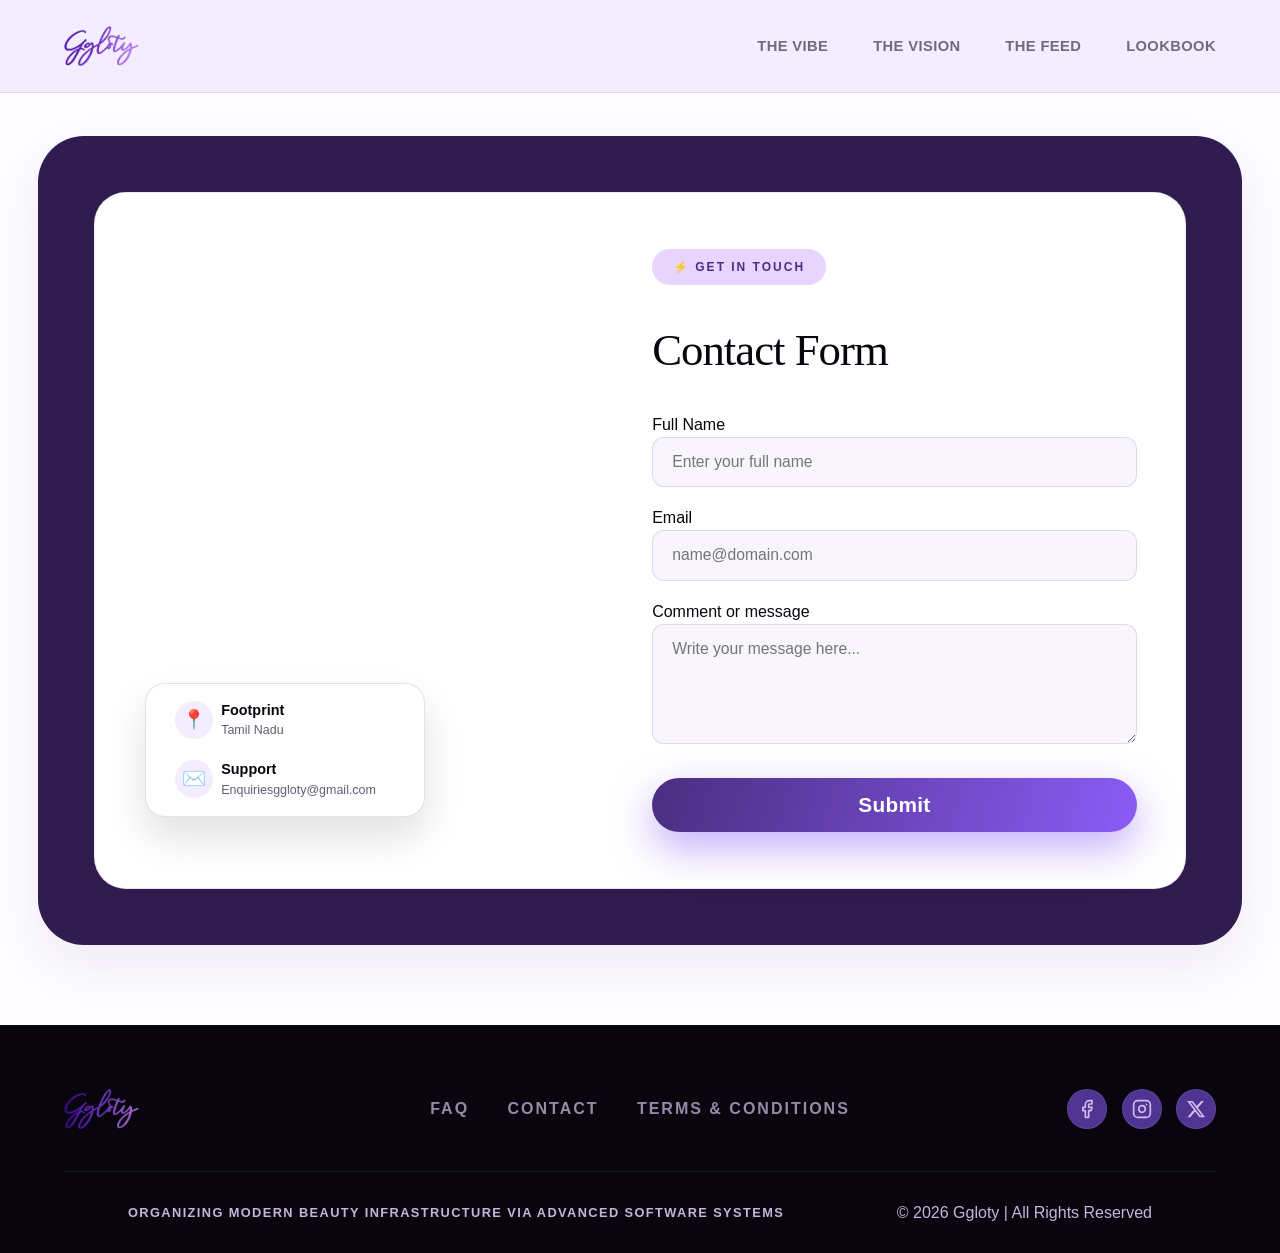
==== contact.html @ f10b5a78 "updated" ====
<!DOCTYPE html>
<html lang="en">
<head>
    <meta charset="UTF-8">
    <meta name="viewport" content="width=device-width, initial-scale=1.0">
    <title>Contact | Ggloty</title>
    <link rel="icon" type="image/png" href="images/fevicon-ggloty.png">
    <link rel="stylesheet" href="style.css">
</head>
<body>

    <header class="masthead" id="masthead">
        <div class="masthead-bar">
            <a href="index.html" class="brand-logo">
                <img src="images/new1.png" alt="Ggloty" class="logo-img">
            </a>

            <nav class="primary-nav">
                <ul class="nav-list" id="navLinksMenu">
                    <li><a href="index.html#home" class="nav-item">The Vibe</a></li>
                    <li><a href="index.html#vision" class="nav-item">The Vision</a></li>
                    <li><a href="index.html#reels-section" class="nav-item">The Feed</a></li>
                    <li><a href="index.html#lookbook" class="nav-item">Lookbook</a></li>
                    
                </ul>
            </nav>

            <button class="menu-toggle" id="hamburgerToggle" aria-label="Toggle menu" aria-expanded="false" aria-controls="navLinksMenu">
                <span class="hamburger-line"></span>
                <span class="hamburger-line"></span>
                <span class="hamburger-line"></span>
            </button>
        </div>
    </header>
   
    <main class="contact-page-wrapper">
        <section id="contact" class="contact-section-wrapper">
            <div class="contact-purple-card" data-reveal>

                <div class="contact-layout-grid">

                    <div class="contact-visual-col">
                        <div class="contact-img-frame" style="background-image: url('https://images.pexels.com/photos/20181205/pexels-photo-20181205.jpeg');">
                            <div class="contact-floating-info">
                                <div class="info-item">
                                    <span class="info-icon">📍</span>
                                    <div>
                                        <h4>Footprint</h4>
                                        <p>Tamil Nadu</p>
                                    </div>
                                </div>
                                <div class="info-item">
                                    <span class="info-icon">✉️</span>
                                    <div>
                                        <h4>Support</h4>
                                        <p>Enquiriesggloty@gmail.com</p>
                                    </div>
                                </div>
                            </div>
                        </div>
                    </div>

                    <div class="contact-form-col">
                        <div class="form-header">
                            <span class="eyebrow eyebrow-plum">⚡ Get In Touch</span>
                            <h2>Contact Form</h2>
                        </div>

                        <form action="https://api.web3forms.com/submit" method="POST" class="contact-form-body" id="gglotyContactForm">

                            <input type="hidden" name="access_key" value="dd194a66-8516-4b38-a9fd-0f1071204d3c">
                            <input type="hidden" name="subject" value="New Contact Form Submission — Ggloty">
                            <input type="checkbox" name="botcheck" style="display: none;">

                            <div class="form-group">
                                <label for="fullName">Full Name</label>
                                <input type="text" id="fullName" name="name" class="luxury-input" placeholder="Enter your full name" required>
                            </div>

                            <div class="form-group">
                                <label for="email">Email</label>
                                <input type="email" id="email" name="email" class="luxury-input" placeholder="name@domain.com" required>
                            </div>

                            <div class="form-group">
                                <label for="message">Comment or message</label>
                                <textarea id="message" name="message" class="luxury-input" placeholder="Write your message here..." required></textarea>
                            </div>

                            <button type="submit" class="btn-glow btn-submit">
                                <span>Submit</span>
                            </button>

                            <p id="formResult" style="margin-top: 1rem; font-size: 0.95rem; font-weight: 600; text-align: center; display: none;"></p>
                        </form>
                    </div>

                </div>

            </div>
        </section>
    </main>
   
    <footer class="site-footer">
        <div class="footer-main">
            <a href="index.html" class="footer-brand">
                <img src="images/new1.png" alt="Ggloty" class="footer-logo">
            </a>

            <nav class="footer-nav">
                <a href="faq.html" class="active">FAQ</a>
                <a href="contact.html">Contact</a>
                <a href="terms.html">Terms & Conditions</a>
            </nav>

            <div class="footer-social">
                <a href="https://www.facebook.com/share/1JAfqFKw3F/" class="social-icon" aria-label="Facebook">
                    <svg viewBox="0 0 24 24" fill="none" stroke="currentColor" stroke-width="2" stroke-linecap="round" stroke-linejoin="round">
                        <path d="M18 2h-3a5 5 0 0 0-5 5v3H7v4h3v8h4v-8h3l1-4h-4V7a1 1 0 0 1 1-1h3z"></path>
                    </svg>
                </a>
                <a href="https://www.instagram.com/theggloty?utm_source=qr&igsh=OWNhNzVhZHdsa3Nk" class="social-icon" aria-label="Instagram">
                    <svg viewBox="0 0 24 24" fill="none" stroke="currentColor" stroke-width="2" stroke-linecap="round" stroke-linejoin="round">
                        <rect x="2" y="2" width="20" height="20" rx="5" ry="5"></rect>
                        <path d="M16 11.37A4 4 0 1 1 12.63 8 4 4 0 0 1 16 11.37z"></path>
                        <line x1="17.5" y1="6.5" x2="17.51" y2="6.5"></line>
                    </svg>
                </a>
                <a href="https://x.com/GglotyOfficial" class="social-icon" aria-label="X / Twitter">
                    <svg viewBox="0 0 24 24" fill="currentColor">
                        <path d="M18.244 2.25h3.308l-7.227 8.26 8.502 11.24H16.17l-5.214-6.817L4.99 21.75H1.68l7.73-8.835L1.254 2.25H8.08l4.713 6.231zm-1.161 17.52h1.833L7.084 4.126H5.117z" />
                    </svg>
                </a>
            </div>
        </div>

        <div class="footer-strip">
            <p class="strip-tagline">Organizing modern beauty infrastructure via advanced software systems</p>
            <p class="strip-copy">© 2026 Ggloty | All Rights Reserved</p>
        </div>
    </footer>
<script src="script.js"></script>
</body>
</html>
---- style.css ----
/* ==========================================================================
   GGLOTY — PREMIUM EDITORIAL REDESIGN v2
   Dark couture hero + light editorial mid-page + dark finale.
   Brand palette preserved exactly from the original stylesheet.
   ========================================================================== */

*,
*::before,
*::after {
    margin: 0;
    padding: 0;
    box-sizing: border-box;
}

:root {
    /* ---- brand colors (unchanged) ---- */
    --luxury-black: #08050E;
    --luxury-white: #FAF9FC;
    --deep-brand-purple: #4A2E80;
    --amethyst-glow: #8B5CF6;
    --light-amethyst: #E7D5FF;
    --slate-muted: #645C72;
    --soft-cream-bg: #FDFCFF;

    /* ---- derived tints of the same hues (no new colors) ---- */
    --ink-soft: #14101E;
    --lilac-veil: rgba(231, 213, 255, 0.85);
    --lilac-dim: rgba(231, 213, 255, 0.55);
    --plum-10: rgba(74, 46, 128, 0.10);
    --plum-16: rgba(74, 46, 128, 0.16);
    --amethyst-30: rgba(139, 92, 246, 0.5);
    --white-04: rgba(250, 249, 252, 0.04);
    --white-08: rgba(250, 249, 252, 0.08);

    --font-display: 'Playfair Display', serif;
    --font-body: 'Plus Jakarta Sans', sans-serif;
    --ease: cubic-bezier(0.16, 1, 0.3, 1);
    --edge: 7vw;
    --nav-h: 92px;
    --ticker-h: 46px;
}

html {
    scroll-behavior: smooth;
    scroll-padding-top: 110px;
}

body {
    font-family: var(--font-body);
    background: var(--soft-cream-bg);
    color: var(--luxury-black);
    line-height: 1.5;
    overflow-x: hidden;
}

body.no-scroll {
    overflow: hidden;
}

h1,
h2,
h3,
h4,
h5 {
    font-family: var(--font-display);
    font-weight: 500;
}

p {
    color: var(--slate-muted);
}

a {
    color: inherit;
    text-decoration: none;
}

img {
    max-width: 100%;
    display: block;
}

::selection {
    background: var(--amethyst-glow);
    color: #fff;
}

main>section {
    padding-left: var(--edge);
    padding-right: var(--edge);
    position: relative;
    overflow: hidden;
}

/* ==========================================================================
   SCROLL REVEAL
   ========================================================================== */
[data-reveal] {
    opacity: 0;
    transform: translateY(26px);
    transition: opacity 0.9s var(--ease), transform 0.9s var(--ease);
}

[data-reveal].in-view {
    opacity: 1;
    transform: translateY(0);
}

/* ==========================================================================
   MASTHEAD / NAV
   ========================================================================== */
.masthead {
    position: fixed;
    top: 0;
    left: 0;
    width: 100%;
    z-index: 1000;
    background: #F4ECFF;
    backdrop-filter: blur(18px);
    -webkit-backdrop-filter: blur(18px);
    border-bottom: 1px solid var(--plum-10);
}

.masthead-bar {
    max-width: 1440px;
    margin: 0 auto;
    height: var(--nav-h);
    padding: 0 var(--edge);
    display: flex;
    align-items: center;
    justify-content: space-between;
}

.logo-img {
    height: 40px;
    width: auto;
}

.nav-list {
    display: flex;
    list-style: none;
    gap: 2.8rem;
}

.nav-item {
    position: relative;
    font-weight: 600;
    font-size: 0.92rem;
    letter-spacing: 0.4px;
    text-transform: uppercase;
    color: var(--luxury-black);
    opacity: 0.55;
    padding-bottom: 6px;
    transition: opacity 0.3s ease, color 0.3s ease;
}

.nav-item::after {
    content: '';
    position: absolute;
    left: 0;
    bottom: 0;
    width: 100%;
    height: 2px;
    background: var(--amethyst-glow);
    transform: scaleX(0);
    transform-origin: right;
    transition: transform 0.4s var(--ease);
}

.nav-item:hover,
.nav-item.active {
    opacity: 1;
    color: var(--deep-brand-purple);
}

.nav-item:hover::after,
.nav-item.active::after {
    transform: scaleX(1);
    transform-origin: left;
}

.menu-toggle {
    display: none;
    width: 46px;
    height: 46px;
    border: none;
    border-radius: 50%;
    background: var(--deep-brand-purple);
    flex-direction: column;
    align-items: center;
    justify-content: center;
    gap: 5px;
    cursor: pointer;
    flex-shrink: 0;
    position: relative;
    z-index: 1200;
}

.hamburger-line {
    width: 20px;
    height: 2px;
    background: #fff;
    border-radius: 2px;
    transition: transform 0.35s var(--ease), opacity 0.25s ease;
}

.menu-toggle.open .hamburger-line:nth-child(1) {
    transform: translateY(7px) rotate(45deg);
}

.menu-toggle.open .hamburger-line:nth-child(2) {
    opacity: 0;
}

.menu-toggle.open .hamburger-line:nth-child(3) {
    transform: translateY(-7px) rotate(-45deg);
}

/* ==========================================================================
   TICKER
   ========================================================================== */
.ticker {
    position: relative;
    width: 100%;
    height: var(--ticker-h);
    margin-top: var(--nav-h);
    background: #362066;
    border-bottom: 1px solid var(--white-08);
    display: flex;
    align-items: center;
    overflow: hidden;
}

.ticker-track {
    display: flex;
    white-space: nowrap;
    gap: 2.2rem;
    padding-left: 2.2rem;
    animation: tickerScroll 30s linear infinite;
}

.ticker-track span {
    font-size: 0.8rem;
    font-weight: 700;
    letter-spacing: 2.6px;
    text-transform: uppercase;
    color: white;
}

.ticker-dot {
    color: var(--amethyst-glow);
    font-size: 0.6rem;
}

@keyframes tickerScroll {
    from {
        transform: translateX(0);
    }

    to {
        transform: translateX(-50%);
    }
}

/* ==========================================================================
   HERO — DARK COUTURE
   ========================================================================== */
.hero {
    background: var(--luxury-black);
    min-height: calc(100vh - var(--nav-h) - var(--ticker-h));
    display: flex;
    align-items: center;
    padding-top: 4rem;
    padding-bottom: 4rem;
}

.hero-glow {
    position: absolute;
    border-radius: 50%;
    filter: blur(120px);
    pointer-events: none;
    opacity: 0.55;
    animation: driftGlow 15s ease-in-out infinite alternate;
}

.glow-a {
    width: 520px;
    height: 520px;
    background: #4a2e80;
    ;
    top: -15%;
    right: -9%;
}

.glow-b {
    width: 460px;
    height: 460px;
    background: #8B5CF6;
    bottom: -14%;
    left: -8%;
    animation-delay: 3s;
    opacity: 0.35;
}

.glow-c {
    width: 520px;
    height: 520px;
    background: #4A2E80;
    top: 50%;
    left: 50%;
    transform: translate(-50%, -50%);
    opacity: 0.4;
}

@keyframes driftGlow {
    0% {
        transform: translate(0, 0) scale(1);
    }

    100% {
        transform: translate(25px, -25px) scale(1.1);
    }
}

.hero-inner {
    position: relative;
    z-index: 2;
    max-width: 1360px;
    margin: 0 auto;
    width: 100%;
    display: grid;
    grid-template-columns: 1fr 0.9fr;
    gap: 3rem;
    align-items: center;
}

.eyebrow {
    display: inline-flex;
    font-size: 0.75rem;
    font-weight: 700;
    letter-spacing: 2px;
    text-transform: uppercase;
    color: var(--light-amethyst);
    background: var(--white-08);
    border: 1px solid var(--amethyst-30);
    padding: 0.55rem 1.3rem;
    border-radius: 999px;
    margin-bottom: 1.6rem;
}

.eyebrow-plum {
    color: var(--deep-brand-purple);
    background: var(--light-amethyst);
    border: none;
}

.hero-title {
    font-size: clamp(2.6rem, 4.4vw, 4.1rem);
    line-height: 1.05;
    letter-spacing: -1.8px;
    color: var(--luxury-white);
    margin-bottom: 1.4rem;
}
p.hero-text {
    font-size: 1.12rem;
    line-height: 1.75;
    color: #c8bfe1;
    max-width: 540px;
    margin-bottom: 1.2rem;
}

.brand-highlight {
    font-weight: 700;                     
    font-size: 1.6rem;                    
    color:  #f0e0ff; 
    letter-spacing: -0.1px;
}

.accent-ital {
    font-style: italic;
    background: linear-gradient(100deg, var(--light-amethyst), var(--amethyst-glow));
    -webkit-background-clip: text;
    background-clip: text;
    -webkit-text-fill-color: transparent;
}

.accent-plum {
    font-style: italic;
    color: var(--deep-brand-purple);
}

.hero-text {
    font-size: 1.12rem;
    line-height: 1.75;
    color: var(--lilac-dim);
    max-width: 540px;
    margin-bottom: 2.2rem;
}

.hero-actions {
    display: flex;
    align-items: center;
    gap: 2rem;
    flex-wrap: wrap;
}

.btn-glow {
    display: inline-flex;
    align-items: center;
    background: linear-gradient(105deg, var(--deep-brand-purple), var(--amethyst-glow));
    color: #fff;
    padding: 0.95rem 2.3rem;
    border-radius: 999px;
    font-weight: 700;
    font-size: 1.3rem;
    letter-spacing: 0.3px;
    box-shadow: 0 16px 40px var(--amethyst-30);
    transition: transform 0.35s var(--ease), box-shadow 0.35s var(--ease);
}

.btn-glow:hover {
    transform: translateY(-4px);
    box-shadow: 0 22px 50px rgba(139, 92, 246, 0.5);
}

.link-arrow {
    display: inline-flex;
    align-items: center;
    gap: 8px;
    font-weight: 600;
    font-size: 1.1rem;
    color: var(--light-amethyst);
    opacity: 0.85;
    transition: opacity 0.3s ease;
}

.link-arrow:hover {
    opacity: 1;
}

.arrow-bob {
    display: inline-block;
    animation: bob 1.8s ease-in-out infinite;
}

@keyframes bob {

    0%,
    100% {
        transform: translateY(0);
    }

    50% {
        transform: translateY(5px);
    }
}

/* ---- HERO PHOTO STACK (signature element) ---- */
.hero-visual {
    position: relative;
    height: 460px;
    display: flex;
    align-items: center;
    justify-content: center;
}

.photo-stack {
    position: relative;
    width: 100%;
    height: 100%;
}

.photo-card {
    position: absolute;
    top: 50%;
    left: 50%;
    width: 240px;
    height: 320px;
    background: #fff;
    padding: 12px 12px 34px;
    border-radius: 4px;
    box-shadow: 0 30px 60px rgba(0, 0, 0, 0.45);
    transition: transform 0.85s var(--ease), opacity 0.85s var(--ease);
}

.photo-img {
    width: 100%;
    height: 100%;
    background-size: cover;
    background-position: center;
}

.photo-tag {
    position: absolute;
    bottom: 8px;
    left: 12px;
    font-size: 0.78rem;
    font-weight: 700;
    color: var(--luxury-black);
    font-family: var(--font-display);
    font-style: italic;
}

.photo-card.pos-center {
    transform: translate(-50%, -50%) rotate(-2deg) scale(1);
    opacity: 1;
    z-index: 5;
}

.photo-card.pos-left {
    transform: translate(-50%, -50%) translate(-88px, 16px) rotate(-11deg) scale(0.9);
    opacity: 0.85;
    z-index: 3;
}

.photo-card.pos-right {
    transform: translate(-50%, -50%) translate(88px, 20px) rotate(10deg) scale(0.88);
    opacity: 0.8;
    z-index: 2;
}

.photo-card.pos-hidden {
    transform: translate(-50%, -50%) translateY(50px) rotate(5deg) scale(0.75);
    opacity: 0;
    z-index: 1;
}

/* ==========================================================================
   VISION — LIGHT EDITORIAL
   ========================================================================== */
.vision {
    background: var(--soft-cream-bg);
    padding-top: 7rem;
    padding-bottom: 6rem;
    text-align: center;
}

.vision-inner {
    max-width: 980px;
    margin: 0 auto;
}

.quote-mark {
    display: block;
    font-family: var(--font-display);
    font-size: 6rem;
    line-height: 1;
    color: var(--light-amethyst);
    margin-bottom: -1.4rem;
}

.lede {
    display: block;
    font-family: var(--font-display);
    font-style: italic;
    font-size: clamp(1.5rem, 2.4vw, 2.1rem);
    line-height: 1.5;
    color: var(--deep-brand-purple);
    margin-bottom: 3rem;
}

.vision-heading h2 {
    font-size: clamp(2.2rem, 3vw, 2.9rem);
    letter-spacing: -1.2px;
    line-height: 1.15;
    margin-bottom: 3.5rem;
}

.perks {
    display: grid;
    grid-template-columns: 1fr 1fr;
    gap: 2.2rem;
    text-align: left;
}

.perk {
    border-top: 2px solid var(--deep-brand-purple);
    padding-top: 1.6rem;
    transition: transform 0.5s var(--ease);
}

.perk:hover {
    transform: translateY(-6px);
}

.perk-tag {
    display: inline-block;
    font-size: 1.2rem;
    font-weight: 700;
    color: var(--deep-brand-purple);
    margin-bottom: 0.9rem;
}

.perk h4 {
    font-size: 1.4rem;
    margin-bottom: 0.8rem;
}

.perk p {
    font-size: 1.15rem;
    line-height: 1.65;
}

/* ==========================================================================
   FEED — LILAC TINT
   ========================================================================== */
.feed {
    background: #F4ECFF;
    padding-top: 6rem;
    padding-bottom: 6rem;
    border-radius: 46px;
    margin: 0 3vw 2vw;
    width: 94vw;
}

.feed-heading {
    max-width: 700px;
    margin-bottom: 4rem;
}

.feed-heading h2 {
    font-size: clamp(2.2rem, 3.2vw, 3rem);
    letter-spacing: -1.2px;
    margin-top: 0.7rem;
}

.feed-sub {
    font-size: 1.1rem;
    margin-top: 0.8rem;
    font-weight: 300;
}

.feed-inner {
    max-width: 1360px;
    margin: 0 auto;
    display: grid;
    grid-template-columns: 1.1fr 0.9fr;
    gap: 4rem;
    align-items: center;
}

.feed-copy {
    display: flex;
    flex-direction: column;
    gap: 3rem;
}

.feed-item {
    position: relative;
    padding-left: 4.6rem;
}

.ghost-num {
    position: absolute;
    left: 0;
    top: -0.6rem;
    font-family: var(--font-display);
    font-size: 3.6rem;
    font-weight: 600;
    color: transparent;
    -webkit-text-stroke: 1.5px var(--amethyst-glow);
    opacity: 0.5;
}

.feed-item h3 {
    font-size: 1.5rem;
    margin-bottom: 0.7rem;
}

.feed-item p {
    font-size: 1.05rem;
    line-height: 1.7;
    font-weight: 300;
    color: #494254;
}

.feed-media {
    display: flex;
    justify-content: center;
}

.phone-frame {
    width: 280px;
    height: 540px;
    background: #201b28;
    border-radius: 42px;
    padding: 9px;
    border: 3px solid #16101f;
    box-shadow: 0 40px 70px var(--plum-16);
    position: relative;
}

.phone-screen {
    width: 100%;
    height: 100%;
    border-radius: 34px;
    background-size: cover;
    background-position: center;
    position: relative;
    overflow: hidden;
    display: flex;
    flex-direction: column;
    justify-content: space-between;
    padding: 38px 18px 20px;
}

.phone-screen::before {
    content: '';
    position: absolute;
    top: 0;
    left: 50%;
    transform: translateX(-50%);
    width: 100px;
    height: 18px;
    background: #000;
    border-bottom-left-radius: 12px;
    border-bottom-right-radius: 12px;
    z-index: 3;
}

.phone-tag {
    align-self: flex-start;
    background: var(--white-08);
    backdrop-filter: blur(10px);
    color: #fff;
    font-size: 0.68rem;
    font-weight: 700;
    padding: 0.35rem 0.8rem;
    border-radius: 999px;
    position: relative;
    z-index: 2;
}

.phone-credit {
    color: #fff;
    position: relative;
    z-index: 2;
}

.phone-credit h5 {
    font-size: 1rem;
    font-weight: 700;
    font-family: var(--font-body);
}

.phone-credit p {
    color: rgba(255, 255, 255, 0.85);
    font-size: 0.85rem;
    margin-top: 2px;
}

/* ==========================================================================
   GALLERY / LOOKBOOK — OFFSET WALL
   ========================================================================== */
.gallery {
    background: var(--soft-cream-bg);
    padding-top: 6rem;
    padding-bottom: 5rem;
}

.gallery-heading {
    max-width: 700px;
    margin: 0 auto 4rem;
    text-align: center;
}

.gallery-heading h2 {
    font-size: clamp(2.2rem, 3.2vw, 3rem);
    letter-spacing: -1.2px;
    margin-top: 0.7rem;
}

.gallery-sub {
    font-size: 1.1rem;
    margin-top: 0.8rem;
    font-weight: 300;
}

.wall {
    max-width: 1360px;
    margin: 0 auto;
    display: grid;
    grid-template-columns: repeat(3, 1fr);
    gap: 1.8rem;
}

.frame {
    position: relative;
    height: 380px;
    border-radius: 14px;
    background-size: cover;
    background-position: center;
    overflow: hidden;
    cursor: pointer;
    border: 1px solid var(--plum-10);
    box-shadow: 0 10px 24px rgba(0, 0, 0, 0.06);
    transition: transform 0.5s var(--ease), box-shadow 0.5s var(--ease);
}

.wall .frame:nth-child(2),
.wall .frame:nth-child(5) {
    transform: translateY(-26px);
}

.wall .frame:nth-child(2):hover,
.wall .frame:nth-child(5):hover {
    transform: translateY(-34px);
}

.frame:hover {
    transform: translateY(-10px);
    box-shadow: 0 22px 46px var(--plum-16);
}

.frame-veil {
    position: absolute;
    inset: auto 0 0 0;
    padding: 2.4rem 1.4rem 1.5rem;
    background: linear-gradient(to top, rgba(8, 5, 14, 0.88) 0%, rgba(8, 5, 14, 0.35) 65%, transparent 100%);
    transform: translateY(6px);
    transition: transform 0.5s var(--ease);
}

.frame:hover .frame-veil {
    transform: translateY(0);
}

.frame-pill {
    display: inline-block;
    background: var(--white-08);
    backdrop-filter: blur(10px);
    color: #fff;
    font-size: 0.7rem;
    font-weight: 700;
    text-transform: uppercase;
    letter-spacing: 0.5px;
    padding: 0.4rem 0.85rem;
    border-radius: 999px;
    margin-bottom: 0.7rem;
}

.frame-veil h3 {
    font-family: var(--font-body);
    font-size: 1.25rem;
    font-weight: 700;
    color: #fff;
    letter-spacing: -0.2px;
}

/* ==========================================================================
   FINALE / DOWNLOAD — DARK
   ========================================================================== */
.finale {
    background: var(--luxury-black);
    padding-top: 6.5rem;
    padding-bottom: 6.5rem;
    border-radius: 46px;
    margin: 1rem 3vw 3rem;
    width: 94vw;
}

.finale-inner {
    position: relative;
    z-index: 2;
    max-width: 1360px;
    margin: 0 auto;
    display: grid;
    grid-template-columns: 1.15fr 0.85fr;
    gap: 3.5rem;
    align-items: center;
}

.finale-copy h2 {
    font-size: clamp(2.1rem, 3.2vw, 3.2rem);
    line-height: 1.12;
    letter-spacing: -1.4px;
    color: var(--luxury-white);
    margin: 1.2rem 0 1.2rem;
}

.finale-copy p {
    font-size: 1.08rem;
    line-height: 1.65;
    color: var(--lilac-dim);
    max-width: 520px;
}

.finale-badges {
    display: flex;
    justify-content: flex-end;
    gap: 1.1rem;
}

.store-badge {
    display: flex;
    align-items: center;
    gap: 12px;
    background: #4A2E80;
    border: 1.5px solid var(--white-08);
    color: #fff;
    padding: 0 1.3rem;
    height: 56px;
    border-radius: 14px;
    transition: transform 0.35s var(--ease), background 0.35s ease, border-color 0.35s ease;
}

.store-badge:hover {
    transform: translateY(-4px);
    background: var(--white-08);
    border-color: var(--amethyst-30);
}

.store-icon {
    width: 26px;
    height: 26px;
    object-fit: contain;
}

.store-text {
    display: flex;
    flex-direction: column;
    font-weight: 700;
    font-size: 1.2rem;
    line-height: 1.2;
}

.store-text small {
    font-weight: 500;
    font-size: 0.9rem;
    color: rgb(244, 244, 244);
}


/* ==========================================================================
   CONTACT SECTION 
   ========================================================================== */


.contact-page-wrapper {
    padding-top: 80px;
    min-height: 85vh;
}

.contact-section-wrapper {
    background: var(--soft-cream-bg, #FAF8FF);
    padding: 3.5rem 0 5rem;
    width: 100%;
}

.contact-purple-card {
    background: #311c4f;
    border-radius: 46px;
    padding: 3.5rem;
    max-width: 1360px;
    width: 94vw;
    margin: 0 auto;
    box-shadow: 0 20px 50px rgba(74, 46, 128, 0.08);
}

.contact-layout-grid {
    display: grid;
    grid-template-columns: 0.95fr 1.05fr;
    gap: 3.5rem;
    align-items: center;
    background: #ffffff;
    border-radius: 32px;
    padding: 2.5rem;
    border: 1px solid rgba(74, 46, 128, 0.12);
    box-shadow: 0 16px 40px rgba(0, 0, 0, 0.04);
}

.contact-visual-col {
    position: relative;
    height: 100%;
    min-height: 480px;
}

.contact-img-frame {
    width: 100%;
    aspect-ratio: 3 / 4;
    border-radius: 24px;
    background-size: cover;
    background-position: center 20%;
    position: relative;
    overflow: visible;
}

.contact-floating-info {
    position: absolute;
    bottom: 20px;
    left: 10px;
    background: #ffffff;
    border: 1px solid rgba(74, 46, 128, 0.15);
    border-radius: 20px;
    padding: 1rem 1.8rem;
    width: 280px;
    box-shadow: 0 20px 40px rgba(8, 5, 14, 0.12);
    display: flex;
    flex-direction: column;
    gap: 1.2rem;
    z-index: 5;
}

.info-item {
    display: flex;
    align-items: center;
    gap: 12px;
}

.info-icon {
    font-size: 1.2rem;
    background: #F4ECFF;
    width: 38px;
    height: 38px;
    border-radius: 50%;
    display: flex;
    align-items: center;
    justify-content: center;
    flex-shrink: 0;
}

.info-item h4 {
    font-family: var(--font-body);
    font-size: 1rem;
    font-weight: 700;
    color: var(--luxury-black);
    margin: 0;
}

.info-item p {
    font-size: 0.9rem;
    color: var(--slate-muted);
    margin: 0;
}

.contact-form-col {
    padding: 1rem 0.5rem;
}

.form-header h2 {
    font-size: 2.8rem;
    letter-spacing: -1px;
    color: var(--luxury-black);
    margin-top: 0.4rem;
    margin-bottom: 1.8rem;
    
}

.contact-form-body {
    display: flex;
    flex-direction: column;
    gap: 1.2rem;
}

.luxury-input {
    width: 100%;
    padding: 0.95rem 1.2rem;
    background: #F8F6FC;
    border: 1px solid rgba(74, 46, 128, 0.15);
    border-radius: 12px;
    color: var(--luxury-black);
    font-family: var(--font-body);
    font-size: 0.98rem;
    outline: none;
    transition: all 0.3s ease;
}

.luxury-input:focus {
    background: #ffffff;
    border-color: var(--amethyst-glow);
    box-shadow: 0 0 0 3px rgba(139, 92, 246, 0.15);
}

textarea.luxury-input {
    min-height: 120px;
    resize: vertical;
}

.btn-submit {
    width: 100%;
    justify-content: center;
    cursor: pointer;
    border: none;
    margin-top: 0.5rem;
}


/* ==========================================================================
   FAQ PAGE / SECTION 
   ========================================================================== */


.faq-section-wrapper,
.faq-container {
    background: var(--soft-cream-bg);
    padding: 9rem 0 5rem; 
    width: 100%;
    min-height: 80vh;
    box-sizing: border-box;
}

.light-purple-card {
    background: #d9c0fa;
    border-radius: 46px;
    padding: 4.5rem 4rem;
    max-width: 1280px;
    width: 94vw;
    margin: 0 auto;
    box-shadow: 0 20px 50px rgba(74, 46, 128, 0.06);
    border: 1px solid rgba(74, 46, 128, 0.08);
}

.card-head {
    max-width: 750px;
    margin: 0 auto 3.2rem auto; /* Centers the head container horizontally */
    text-align: center;         /* Centers all text inside it */
}

.card-head h2 {
    font-size: clamp(2.4rem, 3.2vw, 3rem);
    letter-spacing: -1.2px;
    margin-top: 0.6rem;
    color: var(--luxury-black, #1a0b2e);
    line-height: 1.15;
    text-align: center;
    font-weight: 700;
}

.card-sub {
    font-size: 1.1rem;
    margin-top: 0.6rem;
    font-weight: 300;
    color: #494254;
    line-height: 1.6;
}

.faq-accordion-container {
    display: flex;
    flex-direction: column;
    gap: 1.3rem;
    width: 100%;
}

.faq-accordion-item {
    background: #ffffff;
    border: 1px solid rgba(74, 46, 128, 0.12);
    border-radius: 20px;
    padding: 1.4rem 2rem;
    transition: all 0.35s var(--ease, ease);
    box-shadow: 0 4px 15px rgba(0, 0, 0, 0.02);
    overflow: hidden;
}

.faq-accordion-item:hover {
    border-color: rgba(139, 92, 246, 0.4);
    box-shadow: 0 10px 25px rgba(74, 46, 128, 0.08);
}

.faq-accordion-header {
    width: 100%;
    display: flex;
    align-items: center;
    justify-content: space-between;
    background: transparent;
    border: none;
    outline: none;
    cursor: pointer;
    text-align: left;
    padding: 0.2rem 0;
    gap: 1rem;
}

.faq-accordion-header h3 {
    font-family: var(--font-body, inherit);
    font-size: 1.25rem;
    font-weight: 700;
    color: var(--luxury-black, #1a0b2e);
    margin: 0;
    transition: color 0.3s ease;
}

.faq-arrow-btn {
    width: 40px;
    height: 40px;
    border-radius: 50%;
    border: 1.5px solid rgba(74, 46, 128, 0.2);
    display: flex;
    align-items: center;
    justify-content: center;
    flex-shrink: 0;
    background: #ffffff;
    transition: all 0.35s var(--ease, ease);
}

.arrow-icon {
    width: 18px;
    height: 18px;
    stroke: var(--deep-brand-purple, #6e44ff);
    transition: transform 0.4s var(--ease, ease);
}

.faq-accordion-item.active {
    background: #ffffff;
    border-color: var(--amethyst-glow, #8b5cf6);
    box-shadow: 0 14px 30px rgba(139, 92, 246, 0.12);
}

.faq-accordion-item.active .faq-accordion-header h3 {
    color: var(--deep-brand-purple, #6e44ff);
}

.faq-accordion-item.active .faq-arrow-btn {
    background: var(--deep-brand-purple, #6e44ff);
    border-color: var(--deep-brand-purple, #6e44ff);
}

.faq-accordion-item.active .arrow-icon {
    stroke: #ffffff;
    transform: rotate(180deg);
}

.faq-accordion-content {
    max-height: 0;
    opacity: 0;
    overflow: hidden;
    transition: max-height 0.4s var(--ease, ease), opacity 0.3s ease, margin-top 0.3s ease;
}

.faq-accordion-item.active .faq-accordion-content {
    max-height: 300px;
    opacity: 1;
    margin-top: 1rem;
    padding-top: 0.5rem;
    border-top: 1px solid rgba(74, 46, 128, 0.08);
}

.faq-accordion-content p {
    font-size: 1.05rem;
    line-height: 1.7;
    color: #494254;
    margin: 0;
}

/* Responsive Overrides for Mobile / Tablet */
@media (max-width: 640px) {
    #faq,
    .faq-section-wrapper,
    .faq-container {
        padding: 5.5rem 0 3rem;
    }

    .light-purple-card {
        padding: 2rem 1.2rem;
        border-radius: 24px;
        width: 92vw;
    }

    .faq-accordion-item {
        padding: 1.2rem 1.2rem;
    }
}


/* ==========================================================================
   FOOTER — premium three-column masthead + divider + statement strip
   ========================================================================== */
.site-footer {
    background: var(--luxury-black);
    padding: 4rem var(--edge) 0;
}

.footer-main {
    max-width: 1360px;
    margin: 0 auto;
    display: grid;
    grid-template-columns: 1fr auto 1fr;
    align-items: center;
    gap: 2rem;
    padding-bottom: 2.6rem;
    border-bottom: 1px solid var(--white-08);
}

.footer-brand {
    justify-self: start;
    opacity: 0.92;
    transition: opacity 0.3s ease;
}

.footer-brand:hover {
    opacity: 1;
}

.footer-logo {
    height: 40px;
    width: auto;
}

.footer-nav {
    justify-self: center;
    display: flex;
    flex-wrap: wrap;
    justify-content: center;
    gap: 2.4rem;
}

.footer-nav a {
    color: var(--lilac-veil);
    text-transform: uppercase;
    font-weight: 600;
    font-size: 1rem;
    letter-spacing: 2px;
    opacity: 0.75;
    transition: opacity 0.3s ease, color 0.3s ease;
}

.footer-nav a:hover {
    opacity: 1;
    color: #fff;
}

.footer-social {
    justify-self: end;
    display: flex;
    gap: 0.9rem;
}

.social-icon {
    width: 40px;
    height: 40px;
    border-radius: 50%;
    border: 1px solid var(--white-08);
    background: #503492;
    display: flex;
    align-items: center;
    justify-content: center;
    color: var(--lilac-veil);
    transition: background 0.3s ease, border-color 0.3s ease, color 0.3s ease, transform 0.3s ease;
}

.social-icon svg {
    width: 20px;
    height: 20px;
}

.social-icon:hover {
    background: var(--amethyst-glow);
    border-color: var(--amethyst-glow);
    color: #fff;
    transform: translateY(-3px);
}

.footer-strip {
    display: flex;
    align-items: center;
    justify-content: space-between;
    gap: 1.5rem;
    max-width: 1360px;
    margin: 0 auto;
    padding: 1.8rem var(--edge);
}

.strip-tagline {
    color: var(--lilac-veil);
    font-weight: 600;
    font-size: 0.8rem;
    letter-spacing: 1.4px;
    text-transform: uppercase;

}

.strip-copy {
    color: var(--lilac-veil);
    font-size: 1rem;
    ;
    white-space: nowrap;
}

/* ==========================================================================
   RESPONSIVE — TIER 1: LAPTOP (max-width: 1280px)
   ========================================================================== */
@media (max-width: 1280px) {
    :root {
        --edge: 5vw;
    }

    .hero-inner,
    .feed-inner,
    .finale-inner {
        gap: 2.6rem;
    }
}

/* ==========================================================================
   RESPONSIVE — TIER 2: SMALL LAPTOP / LANDSCAPE TABLET (max-width: 1080px)
   ========================================================================== */
@media (max-width: 1080px) {
    .wall {
        grid-template-columns: repeat(2, 1fr);
    }

    .wall .frame:nth-child(2),
    .wall .frame:nth-child(5) {
        transform: none;
    }

    .wall .frame:nth-child(2):hover,
    .wall .frame:nth-child(5):hover {
        transform: translateY(-10px);
    }

    .contact-layout-grid {
        grid-template-columns: 1fr;
        gap: 2.5rem;
    }

    /* Stack order: Contact Form on Top, Image + Info on Bottom */
    .contact-form-col {
        order: 1;
    }

    .contact-visual-col {
        order: 2;
        min-height: auto;
    }

    .contact-img-frame {
        min-height: 320px;
        border-radius: 20px;
    }

    .contact-floating-info {
        position: relative;
        bottom: 20;
        top: 20;
        left: auto;
        width: 100%;
        margin-top: 1.5rem;
        padding: 1.2rem;
        box-shadow: 0 8px 24px rgba(74, 46, 128, 0.08);
    }
}

/* ==========================================================================
   RESPONSIVE — TIER 3: TABLET (max-width: 960px) — hamburger drawer kicks in
   ========================================================================== */
@media (max-width: 960px) {
    .menu-toggle {
        display: flex;
    }

    .nav-list {
        position: fixed;
        top: 0;
        right: 0;
        height: 100vh;
        width: min(340px, 84vw);
        background: var(--luxury-black);
        flex-direction: column;
        justify-content: center;
        align-items: flex-start;
        gap: 2.2rem;
        padding: 2rem 2.4rem;
        transform: translateX(100%);
        transition: transform 0.5s var(--ease);
        box-shadow: -20px 0 60px rgba(0, 0, 0, 0.35);
        z-index: 1100;
    }

    .nav-list.mobile-active {
        transform: translateX(0);
    }

    .nav-item {
        color: var(--luxury-white);
        font-size: 1.15rem;
        opacity: 0.75;
    }

    .nav-item.active,
    .nav-item:hover {
        color: var(--light-amethyst);
        opacity: 1;
    }

    .nav-item::after {
        display: none;
    }

    .hero-inner,
    .feed-inner,
    .finale-inner {
        grid-template-columns: 1fr;
        text-align: left;
    }

    .feed-media {
        order: -1;
    }

    .finale-badges {
        justify-content: flex-start;
    }

    .perks {
        grid-template-columns: 1fr;
    }

    .footer-main {
        grid-template-columns: 1fr;
        justify-items: center;
        text-align: center;
        gap: 1.8rem;
    }

    .footer-brand,
    .footer-nav,
    .footer-social {
        justify-self: center;
    }

    .light-purple-card {
        padding: 3.5rem 2.5rem;
        border-radius: 36px;
    }

    .contact-purple-card {
        width: 92vw;
        margin: 0 auto;
        padding: 1.5rem;
        box-sizing: border-box;
    }

    .contact-layout-grid {
        width: 100%;
        margin: 0 auto;
        padding: 1.4rem;
        box-sizing: border-box;
        grid-template-columns: 1fr;
        gap: 2rem;
    }

    .contact-visual-col {
        display: flex;
        flex-direction: column;
        align-items: center;
        width: 100%;
    }

    .contact-img-frame {
        width: 100%;
        height: auto;
        aspect-ratio: 4 / 5;
        min-height: auto;
        border-radius: 20px;
        background-size: cover;
        background-position: center 20%;
        position: relative;
        overflow: visible;
    }

    .contact-floating-info {
        position: absolute;
        top: auto;
        bottom: 15px;
        left: 30%;
        transform: translateX(-50%);
        width: 50%;
        box-sizing: border-box;
        padding: 1.2rem 1.6rem;
        border-radius: 18px;
        box-shadow: 0 8px 24px rgba(74, 46, 128, 0.12);
        z-index: 10;
    }
}

/* ==========================================================================
   RESPONSIVE — TIER 4: MOBILE (max-width: 640px)
   ========================================================================== */
@media (max-width: 640px) {
    html {
        scroll-padding-top: 90px;
    }

    :root {
        --edge: 6vw;
        --nav-h: 76px;
        --ticker-h: 40px;
    }

    .logo-img {
        height: 32px;
    }

    .hero {
        padding-top: 2.6rem;
        padding-bottom: 2.6rem;
        min-height: auto;
    }

    .hero-inner {
        display: flex;
        flex-direction: column;
    }


    .hero-copy {
        display: contents;
    }


    .eyebrow {
        order: 1;
        margin-bottom: 0.5rem;
        font-size: 1rem;
        text-align: center;
    }

    .hero-title {
        order: 2;
        margin-bottom: 1rem;
        font-size: 2.8rem;
        text-align: center;
    }


    .hero-visual {
        order: 3;
        height: 310px;
        margin-top: -0.5rem;
        margin-bottom: -0.3rem;
    }


    .hero-text {
        order: 4;
        margin-bottom: 1.2rem;
    }

    .hero-actions {
        order: 5;
        flex-direction: column;
        align-items: flex-start;
        gap: 1.1rem;
    }

    .photo-card {
        width: 195px;
        height: 260px;
    }

    .photo-card.pos-left {
        transform: translate(-50%, -50%) translate(-58px, 12px) rotate(-9deg) scale(0.86);
    }

    .photo-card.pos-right {
        transform: translate(-50%, -50%) translate(58px, 14px) rotate(8deg) scale(0.84);
    }

    .hero-actions {
        flex-direction: column;
        align-items: flex-start;
        gap: 1.1rem;
    }

    .btn-glow {
        width: 100%;
        justify-content: center;
    }

    .link-arrow {
        justify-content: center;
        margin-top: 0.9rem;

    }

    .quote-mark {
        font-size: 4rem;
    }

    .perk-tag {
        font-size: 1rem;
    }

    .perk p {
        font-size: 1.05rem;
    }


    .vision,
    .feed,
    .gallery,
    .finale {
        padding-top: 3.6rem;
        padding-bottom: 3.6rem;
    }

    .feed,
    .finale {
        border-radius: 26px;
        margin: 0 3vw 1.4rem;
        width: 94vw;
    }

    .feed-item {
        padding-left: 3.6rem;
    }

    .ghost-num {
        font-size: 2.8rem;
    }

    .phone-frame {
        width: 230px;
        height: 450px;
    }

    .wall {
        grid-template-columns: 1fr;
        gap: 1.4rem;
    }

    .frame {
        height: 320px;
    }

    .finale-badges {
        flex-direction: column;
    }

    .store-badge {
        width: 100%;
        justify-content: center;
    }

    .footer-nav {
        gap: 1.2rem 1.6rem;
    }

    .footer-strip {
        flex-direction: column;
        text-align: center;
        gap: 0.6rem;
    }

    .strip-copy {
        white-space: normal;
    }


    .light-purple-card {
        border-radius: 26px;
        padding: 2.2rem 1.4rem;
        width: 94vw;
        margin: 0 3vw;
    }

    .card-head {
        margin-bottom: 2rem;
    }

    .faq-accordion-item {
        padding: 1.1rem 1.2rem;
        border-radius: 16px;
    }

    .faq-accordion-header h3 {
        font-size: 1.08rem;
    }

    .faq-arrow-btn {
        width: 34px;
        height: 34px;
    }

    .arrow-icon {
        width: 16px;
        height: 16px;
    }

    .faq-accordion-content p {
        font-size: 0.98rem;
    }

    /* ---- Contact Section Mobile Adjustments ---- */

    .contact-purple-card {
        border-radius: 26px;
        padding: 1.2rem;
    }

    .contact-layout-grid {
        padding: 1.2rem;
        border-radius: 20px;
        gap: 1.8rem;
    }

    .info-icon {
        width: 30px;
        height: 30px;
    }

    .contact-img-frame {
        width: 100%;
        height: auto;
        aspect-ratio: 4 / 5;
        min-height: auto;
        border-radius: 16px;
        background-size: cover;
        background-position: center 20%;
        position: relative;
        overflow: visible;
    
    }

    .contact-floating-info {
        position: absolute !important;
        bottom: 12px !important;
        top: auto !important;
        left: 50% !important;
        right: auto !important;
        transform: translateX(-50%) !important;
        width: calc(100% - 24px) !important;
        max-width: 100% !important;
        margin: 0 !important;
        padding: 0.9rem 1rem !important;
        border-radius: 12px;
        box-shadow: 0 8px 20px rgba(0, 0, 0, 0.15);
        box-sizing: border-box !important;
        background: #ffffff;
        z-index: 5;
    }
}

.info-item h4 {
    font-size: 0.9rem;
}

.info-item p {
    font-size: 0.78rem;
}

.info-item {
    gap: 8px;
}



/* ==========================================================================
   RESPONSIVE — TIER 5: SMALL MOBILE (max-width: 400px)
   ========================================================================== */
@media (max-width: 400px) {
    :root {
        --edge: 5vw;
    }

    .hero-title {
        font-size: 2.6rem;
    }

    .hero-text {
        font-size: 1.2rem;
    }

    .vision-heading h2,
    .feed-heading h2,
    .gallery-heading h2 {
        font-size: 2rem;
    }

    .photo-card {
        width: 145px;
        height: 200px;
    }

    .photo-card.pos-left {
        transform: translate(-50%, -50%) translate(-46px, 10px) rotate(-8deg) scale(0.84);
    }

    .photo-card.pos-right {
        transform: translate(-50%, -50%) translate(46px, 12px) rotate(7deg) scale(0.82);
    }

    .phone-frame {
        width: 200px;
        height: 400px;
    }

    .eyebrow {
        font-size: 0.9rem;
        padding: 0.45rem 1rem;
    }

    .footer-nav {
        display: grid;
        grid-template-columns: 1fr 1fr;
        gap: 1.1rem;
        justify-items: center;
    }
}

/* ==========================================================================
   REDUCED MOTION
   ========================================================================== */
@media (prefers-reduced-motion: reduce) {

    *,
    *::before,
    *::after {
        animation-duration: 0.001ms !important;
        animation-iteration-count: 1 !important;
        transition-duration: 0.001ms !important;
        scroll-behavior: auto !important;
    }
}



/* ==========================================================================
   TERMS & CONDITIONS MASTER PAGE STYLES
   ========================================================================== */

.legal-page-container {
    width: 100%;
    min-height: 100vh;
    padding: 4rem 1.5rem;
    display: flex;
    justify-content: center;
    align-items: flex-start;
    box-sizing: border-box;
}

.legal-card {
    width: 100%;
    max-width: 960px;
    background: #ffffff;
    border-radius: 28px;
    padding: 4rem 3.5rem;
    box-shadow: 0 15px 40px rgba(74, 46, 128, 0.08);
    border: 1px solid rgba(74, 46, 128, 0.1);
    box-sizing: border-box;
}

.legal-header {
    text-align: center;
    margin-bottom: 2rem;
}

.legal-badge {
    display: inline-block;
    padding: 0.4rem 1.2rem;
    background: rgba(110, 68, 255, 0.1);
    color: #6e44ff;
    font-size: 0.85rem;
    font-weight: 600;
    border-radius: 50px;
    margin-bottom: 1rem;
    text-transform: uppercase;
    letter-spacing: 0.5px;
}

.legal-title {
    font-size: 2.5rem;
    color: #1a0b2e;
    margin-bottom: 0.5rem;
    font-weight: 700;
}

.legal-subtitle {
    font-size: 1rem;
    color: #6c757d;
}

.legal-divider {
    border: 0;
    height: 1px;
    background: linear-gradient(90deg, transparent, rgba(110, 68, 255, 0.25), transparent);
    margin: 3rem 0;
}

/* Document Block Headers */
.doc-main-title {
    font-size: 1.6rem;
    color: #2b114d;
    background: #f7f4ff;
    padding: 1rem 1.5rem;
    border-left: 5px solid #6e44ff;
    border-radius: 6px 12px 12px 6px;
    margin-bottom: 1.2rem;
    font-weight: 700;
}

.doc-intro {
    font-size: 1.02rem;
    color: #4a4a4a;
    line-height: 1.7;
    margin-bottom: 1.8rem;
    font-style: italic;
}

/* Legal Sections & Lists */
.legal-content {
    display: flex;
    flex-direction: column;
    gap: 1.5rem;
}

.legal-section h3 {
    font-size: 1.2rem;
    color: #1a0b2e;
    margin-bottom: 0.6rem;
    margin-top: 1.2rem;
    font-weight: 600;
}

.legal-section p {
    font-size: 0.98rem;
    color: #4a4a4a;
    line-height: 1.75;
    margin-bottom: 0.6rem;
}

.legal-section ul {
    margin: 0.6rem 0 0.8rem 1.5rem;
    padding: 0;
}

.legal-section li {
    font-size: 0.96rem;
    color: #4a4a4a;
    line-height: 1.65;
    margin-bottom: 0.4rem;
}

.legal-contact-box {
    background: #f9f7ff;
    border: 1px solid rgba(110, 68, 255, 0.2);
    padding: 1.2rem 1.5rem;
    border-radius: 12px;
    margin-top: 0.8rem;
}

.legal-contact-box p {
    margin-bottom: 0.4rem !important;
    color: #2b114d;
}

.legal-contact-box a {
    color: #6e44ff;
    text-decoration: none;
    font-weight: 600;
}

.legal-contact-box a:hover {
    text-decoration: underline;
}

/* ==========================================================================
   RESPONSIVE STYLES
   ========================================================================== */

@media (max-width: 960px) {
    .legal-card {
        padding: 3rem 2rem;
        border-radius: 22px;
    }

    .legal-title {
        font-size: 2.1rem;
    }

    .doc-main-title {
        font-size: 1.35rem;
        padding: 0.8rem 1.2rem;
    }
}

@media (max-width: 640px) {
    .legal-page-container {
        padding: 2rem 0.8rem;
    }

    .legal-card {
        padding: 1.8rem 1.2rem;
        border-radius: 18px;
    }

    .legal-title {
        font-size: 1.6rem;
    }

    .doc-main-title {
        font-size: 1.15rem;
    }

    .legal-section h3 {
        font-size: 1.05rem;
    }

    .legal-section p, 
    .legal-section li {
        font-size: 0.9rem;
    }
}
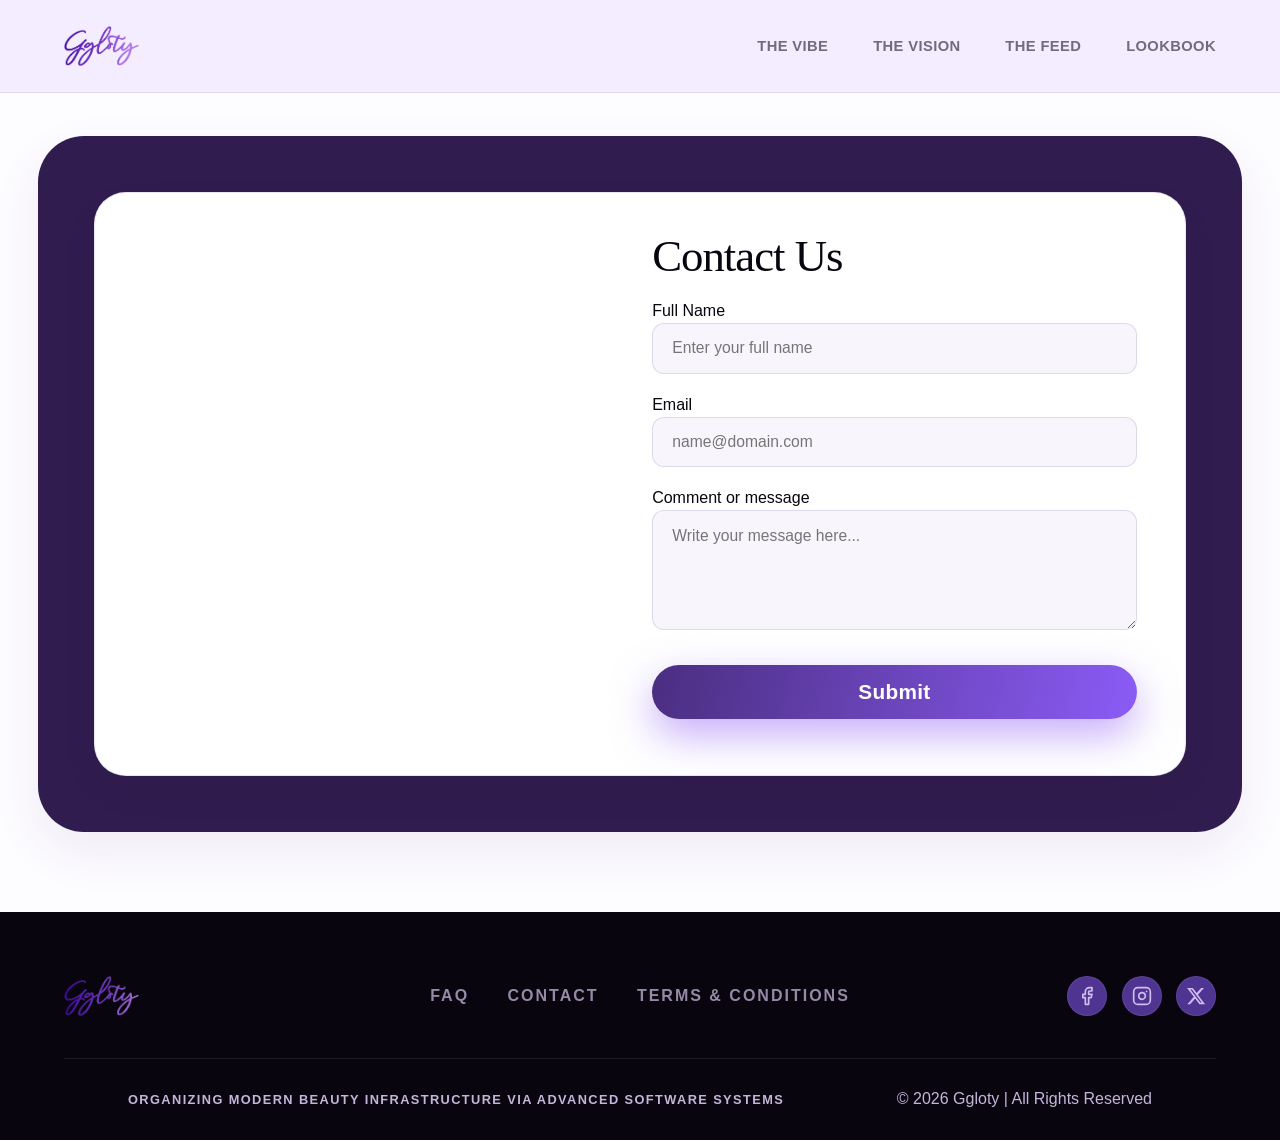
==== commit 44f1b846: "css updates" ====
--- a/contact.html
+++ b/contact.html
@@ -41,29 +41,24 @@
 
                     <div class="contact-visual-col">
                         <div class="contact-img-frame" style="background-image: url('https://images.pexels.com/photos/20181205/pexels-photo-20181205.jpeg');">
-                            <div class="contact-floating-info">
+                           
                                 <div class="info-item">
-                                    <span class="info-icon">📍</span>
+                                    
+                                </div>
+                                <div class="info-item">
+                                   
                                     <div>
-                                        <h4>Footprint</h4>
-                                        <p>Tamil Nadu</p>
+                                       
                                     </div>
                                 </div>
-                                <div class="info-item">
-                                    <span class="info-icon">✉️</span>
-                                    <div>
-                                        <h4>Support</h4>
-                                        <p>Enquiriesggloty@gmail.com</p>
-                                    </div>
-                                </div>
-                            </div>
+                           
                         </div>
                     </div>
 
                     <div class="contact-form-col">
                         <div class="form-header">
-                            <span class="eyebrow eyebrow-plum">⚡ Get In Touch</span>
-                            <h2>Contact Form</h2>
+                           
+                            <h2>Contact Us</h2>
                         </div>
 
                         <form action="https://api.web3forms.com/submit" method="POST" class="contact-form-body" id="gglotyContactForm">
--- a/style.css
+++ b/style.css
@@ -217,52 +217,6 @@
 }
 
 /* ==========================================================================
-   TICKER
-   ========================================================================== */
-.ticker {
-    position: relative;
-    width: 100%;
-    height: var(--ticker-h);
-    margin-top: var(--nav-h);
-    background: #362066;
-    border-bottom: 1px solid var(--white-08);
-    display: flex;
-    align-items: center;
-    overflow: hidden;
-}
-
-.ticker-track {
-    display: flex;
-    white-space: nowrap;
-    gap: 2.2rem;
-    padding-left: 2.2rem;
-    animation: tickerScroll 30s linear infinite;
-}
-
-.ticker-track span {
-    font-size: 0.8rem;
-    font-weight: 700;
-    letter-spacing: 2.6px;
-    text-transform: uppercase;
-    color: white;
-}
-
-.ticker-dot {
-    color: var(--amethyst-glow);
-    font-size: 0.6rem;
-}
-
-@keyframes tickerScroll {
-    from {
-        transform: translateX(0);
-    }
-
-    to {
-        transform: translateX(-50%);
-    }
-}
-
-/* ==========================================================================
    HERO — DARK COUTURE
    ========================================================================== */
 .hero {
@@ -360,7 +314,9 @@
     letter-spacing: -1.8px;
     color: var(--luxury-white);
     margin-bottom: 1.4rem;
-}
+    margin-top: 5rem;
+}
+
 p.hero-text {
     font-size: 1.12rem;
     line-height: 1.75;
@@ -468,14 +424,15 @@
     position: relative;
     width: 100%;
     height: 100%;
+    margin-top: 3rem;
 }
 
 .photo-card {
     position: absolute;
     top: 50%;
     left: 50%;
-    width: 240px;
-    height: 320px;
+    width: 270px;
+    height: 350px;
     background: #fff;
     padding: 12px 12px 34px;
     border-radius: 4px;
@@ -961,7 +918,7 @@
     display: grid;
     grid-template-columns: 0.95fr 1.05fr;
     gap: 3.5rem;
-    align-items: center;
+    align-items: start; /* PULLS FORM FLUSH TO TOP EDGE */
     background: #ffffff;
     border-radius: 32px;
     padding: 2.5rem;
@@ -971,13 +928,13 @@
 
 .contact-visual-col {
     position: relative;
-    height: 100%;
-    min-height: 480px;
+    height: auto;          /* Adjusted from 100% to let height collapse naturally */
+    min-height: 380px;
 }
 
 .contact-img-frame {
     width: 100%;
-    aspect-ratio: 3 / 4;
+    aspect-ratio: 4 / 3.8;
     border-radius: 24px;
     background-size: cover;
     background-position: center 20%;
@@ -1005,6 +962,7 @@
     display: flex;
     align-items: center;
     gap: 12px;
+    margin-bottom: auto;
 }
 
 .info-icon {
@@ -1034,16 +992,22 @@
 }
 
 .contact-form-col {
-    padding: 1rem 0.5rem;
+    padding: 0 0.5rem 1rem 0.5rem;
+    margin-top: 0; /* REMOVES TOP MARGIN BUFFER */
+}
+
+.form-header {
+    margin-top: 0;
+    padding-top: 0;
 }
 
 .form-header h2 {
     font-size: 2.8rem;
     letter-spacing: -1px;
     color: var(--luxury-black);
-    margin-top: 0.4rem;
-    margin-bottom: 1.8rem;
-    
+    margin-top: 0;        /* FLUSH WITH CONTAINER TOP */
+    margin-bottom: 1.2rem;
+    line-height: 1.05;   /* TIGHTENS LINE HEIGHT */
 }
 
 .contact-form-body {
@@ -1083,7 +1047,6 @@
     border: none;
     margin-top: 0.5rem;
 }
-
 
 /* ==========================================================================
    FAQ PAGE / SECTION 
@@ -1922,7 +1885,7 @@
 .legal-page-container {
     width: 100%;
     min-height: 100vh;
-    padding: 4rem 1.5rem;
+    padding: 8rem 1.5rem;
     display: flex;
     justify-content: center;
     align-items: flex-start;
@@ -2076,7 +2039,7 @@
 
 @media (max-width: 640px) {
     .legal-page-container {
-        padding: 2rem 0.8rem;
+        padding: 6rem 0.8rem;
     }
 
     .legal-card {
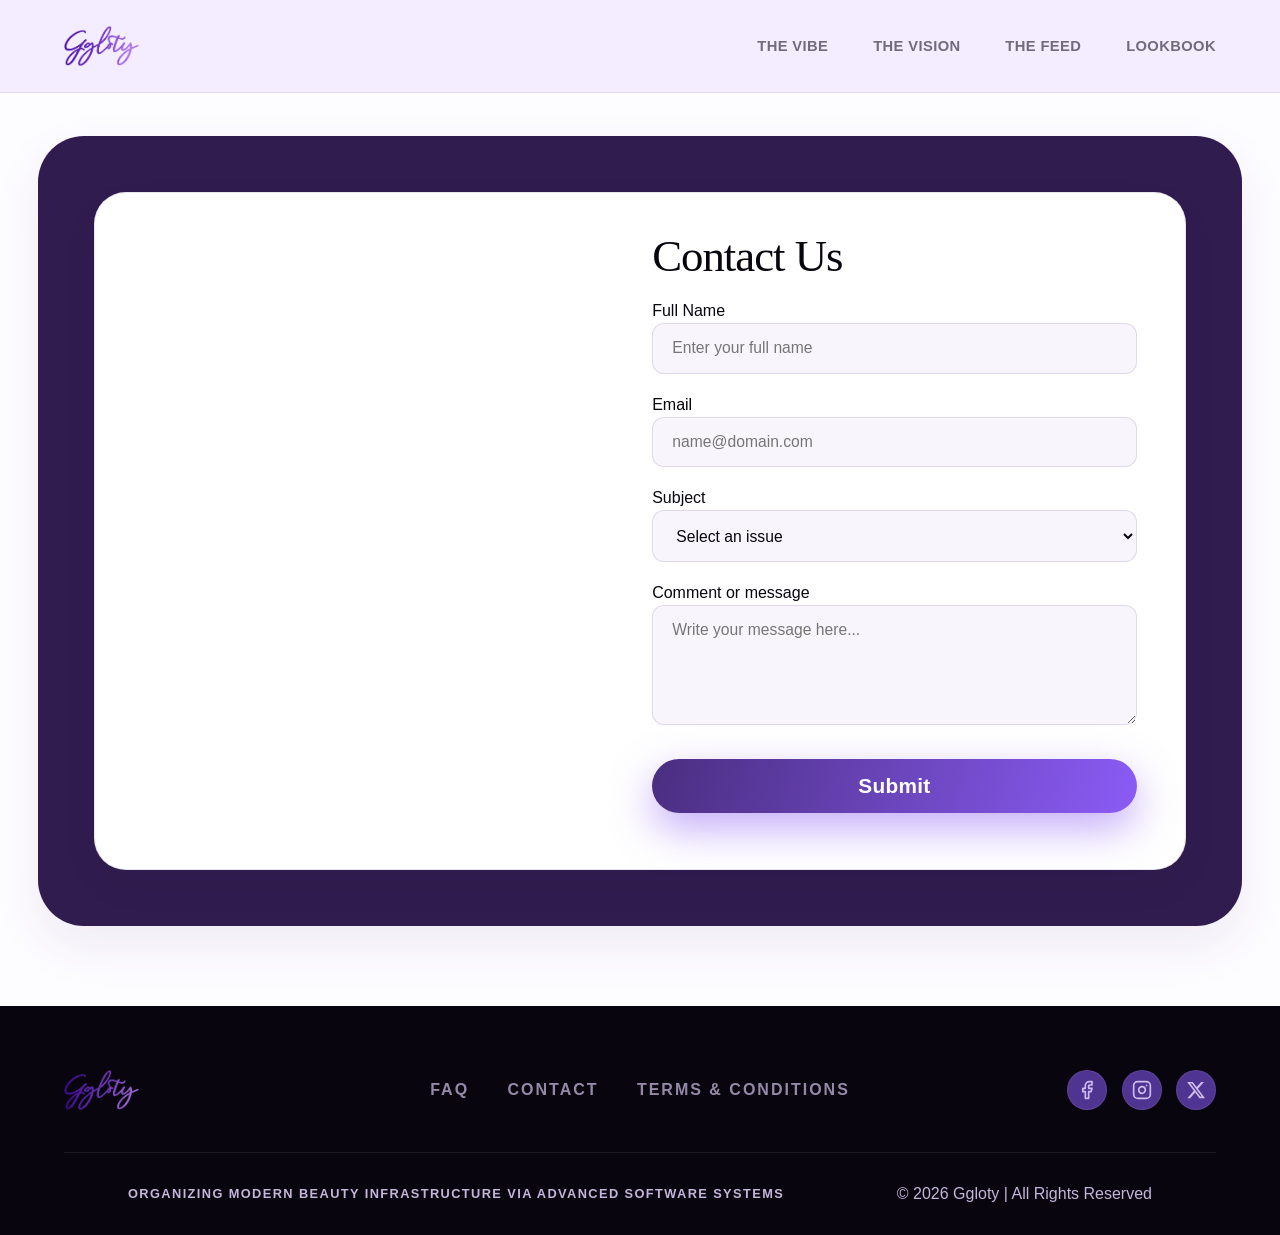
==== commit 69117931: "Update contact.html updated" ====
--- a/contact.html
+++ b/contact.html
@@ -77,6 +77,19 @@
                                 <input type="email" id="email" name="email" class="luxury-input" placeholder="name@domain.com" required>
                             </div>
 
+                             <div class="form-group">
+                                 <label for="subject">Subject</label>
+                                 <select id="subject" name="subject" class="luxury-input" required>
+                                 <option value="" disabled selected>Select an issue</option>
+                                 <option value="general_issue">General Issue</option>
+                                 <option value="price_issue">Price Issue</option>
+                                 <option value="artist_issue">Issue with Artist</option>
+                                 <option value="account_issue">Account Issue</option>
+                                 <option value="booking_issue">Booking Issue</option>
+                                </select>
+                                </div>
+
+
                             <div class="form-group">
                                 <label for="message">Comment or message</label>
                                 <textarea id="message" name="message" class="luxury-input" placeholder="Write your message here..." required></textarea>
--- a/style.css
+++ b/style.css
@@ -225,7 +225,7 @@
     display: flex;
     align-items: center;
     padding-top: 4rem;
-    padding-bottom: 4rem;
+    padding-bottom: 8rem;
 }
 
 .hero-glow {
@@ -314,7 +314,7 @@
     letter-spacing: -1.8px;
     color: var(--luxury-white);
     margin-bottom: 1.4rem;
-    margin-top: 5rem;
+    margin-top: 7rem;
 }
 
 p.hero-text {
@@ -424,7 +424,7 @@
     position: relative;
     width: 100%;
     height: 100%;
-    margin-top: 3rem;
+    margin-top: 5rem;
 }
 
 .photo-card {
@@ -1555,8 +1555,8 @@
     }
 
     .hero {
-        padding-top: 2.6rem;
-        padding-bottom: 2.6rem;
+        padding-top: 2.2rem;
+        padding-bottom: 2.2rem;
         min-height: auto;
     }
 
@@ -1580,7 +1580,7 @@
 
     .hero-title {
         order: 2;
-        margin-bottom: 1rem;
+        margin-bottom: 0.8rem
         font-size: 2.8rem;
         text-align: center;
     }
@@ -1596,7 +1596,10 @@
 
     .hero-text {
         order: 4;
-        margin-bottom: 1.2rem;
+        margin-bottom: 1rem;
+        margin-top: -0.4rem;
+        font-size: 1rem;
+        line-height: 1.5;
     }
 
     .hero-actions {
@@ -1610,6 +1613,13 @@
         width: 195px;
         height: 260px;
     }
+    .photo-stack {
+       margin-top: -4.5rem !important;  /* Pulls photo stack up toward title */
+        margin-bottom: -1rem !important;/* PULLS THE PARAGRAPH UPWARD */
+        position: relative;
+        top: 0;
+    }
+
 
     .photo-card.pos-left {
         transform: translate(-50%, -50%) translate(-58px, 12px) rotate(-9deg) scale(0.86);
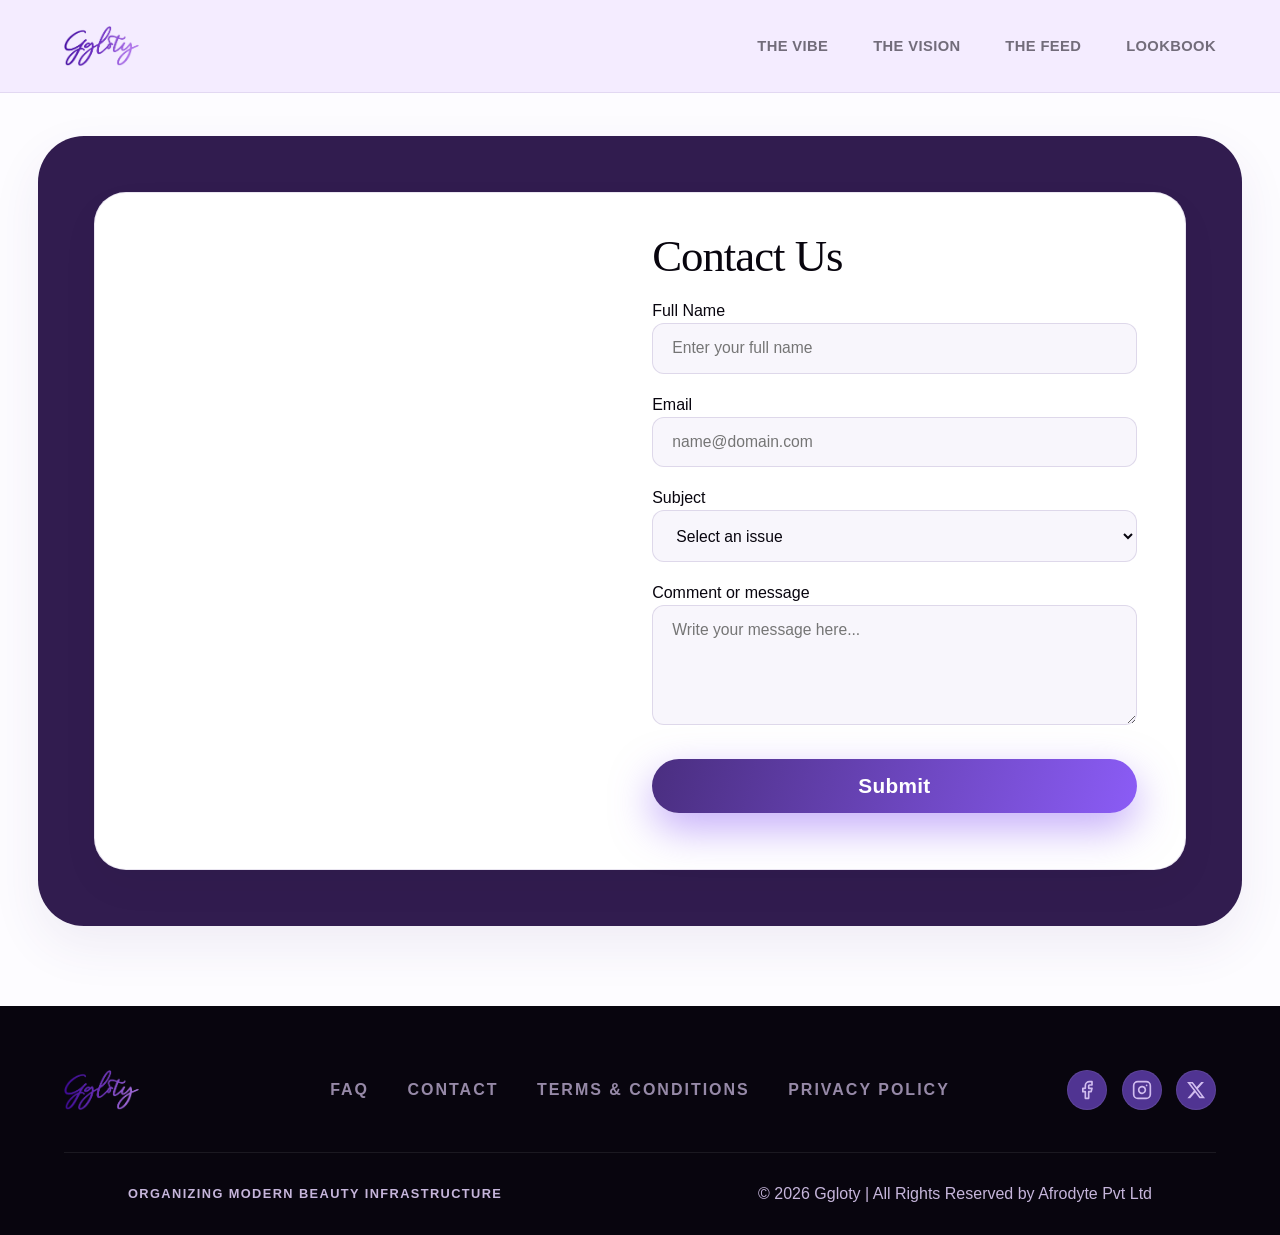
==== commit 706165c9: "privacy page added" ====
--- a/contact.html
+++ b/contact.html
@@ -81,11 +81,11 @@
                                  <label for="subject">Subject</label>
                                  <select id="subject" name="subject" class="luxury-input" required>
                                  <option value="" disabled selected>Select an issue</option>
-                                 <option value="general_issue">General Issue</option>
-                                 <option value="price_issue">Price Issue</option>
-                                 <option value="artist_issue">Issue with Artist</option>
-                                 <option value="account_issue">Account Issue</option>
-                                 <option value="booking_issue">Booking Issue</option>
+                                 <option value="general_issue">General Inquiry</option>
+                                 <option value="price_issue">Pricing & Charges</option>
+                                 <option value="artist_issue">Artist Behavior / Professionalism</option>
+                                 <option value="account_issue">Account & Login Support</option>
+                                 <option value="booking_issue">Booking / Appointment Problems</option>
                                 </select>
                                 </div>
 
@@ -119,6 +119,7 @@
                 <a href="faq.html" class="active">FAQ</a>
                 <a href="contact.html">Contact</a>
                 <a href="terms.html">Terms & Conditions</a>
+                <a href="privacy.html">Privacy Policy</a>
             </nav>
 
             <div class="footer-social">
@@ -143,8 +144,8 @@
         </div>
 
         <div class="footer-strip">
-            <p class="strip-tagline">Organizing modern beauty infrastructure via advanced software systems</p>
-            <p class="strip-copy">© 2026 Ggloty | All Rights Reserved</p>
+            <p class="strip-tagline">Organizing modern beauty infrastructure</p>
+            <p class="strip-copy">© 2026 Ggloty | All Rights Reserved by Afrodyte Pvt Ltd</p>
         </div>
     </footer>
 <script src="script.js"></script>
--- a/style.css
+++ b/style.css
@@ -1891,140 +1891,398 @@
 /* ==========================================================================
    TERMS & CONDITIONS MASTER PAGE STYLES
    ========================================================================== */
-
-.legal-page-container {
-    width: 100%;
-    min-height: 100vh;
-    padding: 8rem 1.5rem;
-    display: flex;
-    justify-content: center;
-    align-items: flex-start;
-    box-sizing: border-box;
-}
-
-.legal-card {
-    width: 100%;
-    max-width: 960px;
-    background: #ffffff;
-    border-radius: 28px;
-    padding: 4rem 3.5rem;
-    box-shadow: 0 15px 40px rgba(74, 46, 128, 0.08);
-    border: 1px solid rgba(74, 46, 128, 0.1);
-    box-sizing: border-box;
-}
-
-.legal-header {
-    text-align: center;
-    margin-bottom: 2rem;
-}
-
-.legal-badge {
-    display: inline-block;
-    padding: 0.4rem 1.2rem;
-    background: rgba(110, 68, 255, 0.1);
-    color: #6e44ff;
-    font-size: 0.85rem;
-    font-weight: 600;
-    border-radius: 50px;
-    margin-bottom: 1rem;
-    text-transform: uppercase;
-    letter-spacing: 0.5px;
-}
-
-.legal-title {
-    font-size: 2.5rem;
-    color: #1a0b2e;
-    margin-bottom: 0.5rem;
-    font-weight: 700;
-}
-
-.legal-subtitle {
-    font-size: 1rem;
-    color: #6c757d;
-}
-
-.legal-divider {
-    border: 0;
-    height: 1px;
-    background: linear-gradient(90deg, transparent, rgba(110, 68, 255, 0.25), transparent);
-    margin: 3rem 0;
-}
-
-/* Document Block Headers */
-.doc-main-title {
-    font-size: 1.6rem;
-    color: #2b114d;
-    background: #f7f4ff;
-    padding: 1rem 1.5rem;
-    border-left: 5px solid #6e44ff;
-    border-radius: 6px 12px 12px 6px;
-    margin-bottom: 1.2rem;
-    font-weight: 700;
-}
-
-.doc-intro {
-    font-size: 1.02rem;
-    color: #4a4a4a;
-    line-height: 1.7;
-    margin-bottom: 1.8rem;
-    font-style: italic;
-}
-
-/* Legal Sections & Lists */
-.legal-content {
-    display: flex;
-    flex-direction: column;
-    gap: 1.5rem;
-}
-
-.legal-section h3 {
-    font-size: 1.2rem;
-    color: #1a0b2e;
-    margin-bottom: 0.6rem;
-    margin-top: 1.2rem;
-    font-weight: 600;
-}
-
-.legal-section p {
-    font-size: 0.98rem;
-    color: #4a4a4a;
-    line-height: 1.75;
-    margin-bottom: 0.6rem;
-}
-
-.legal-section ul {
-    margin: 0.6rem 0 0.8rem 1.5rem;
-    padding: 0;
-}
-
-.legal-section li {
-    font-size: 0.96rem;
-    color: #4a4a4a;
-    line-height: 1.65;
-    margin-bottom: 0.4rem;
-}
-
-.legal-contact-box {
-    background: #f9f7ff;
-    border: 1px solid rgba(110, 68, 255, 0.2);
-    padding: 1.2rem 1.5rem;
-    border-radius: 12px;
-    margin-top: 0.8rem;
-}
-
-.legal-contact-box p {
-    margin-bottom: 0.4rem !important;
-    color: #2b114d;
-}
-
-.legal-contact-box a {
-    color: #6e44ff;
-    text-decoration: none;
-    font-weight: 600;
-}
-
-.legal-contact-box a:hover {
-    text-decoration: underline;
+.terms-main-wrapper {
+  background-color: var(--soft-cream-bg);
+  color: var(--luxury-black);
+  padding-bottom: 60px;   /* reduced */
+  padding-top: 30px;      /* reduced */
+}
+
+.terms-container {
+  width: calc(100% - (var(--edge) * 2));
+  max-width: 1200px;
+  margin: 0 auto;
+
+  display: flex;
+  flex-direction: column;
+  align-items: center;
+}
+
+/* --- Hero Section --- */
+.terms-hero {
+   padding: 90px 58px;
+  background: linear-gradient(180deg, var(--plum-10) 0%, transparent 100%);
+  border-bottom: 1px solid var(--plum-16);
+  text-align: center;
+  margin-bottom: 15px;    /* reduced */
+}
+
+.hero-inner {
+  max-width: 820px;
+}
+
+.terms-badge {
+  display: inline-block;
+  padding: 6px 14px;        /* smaller */
+  margin-bottom: 2px;       /* tighter */
+  background-color: var(--white-08);
+  color: var(--deep-brand-purple);
+  border: 1px solid var(--amethyst-30);
+  border-radius: 999px;
+  font-size: 1rem;
+  font-weight: 600;
+  letter-spacing: 0.12em;
+  text-transform: uppercase;
+}
+
+.terms-title {
+  font-family: var(--font-display);
+  font-size: 3rem;          /* slightly smaller */
+  color:#503492;
+  margin-bottom: 2px;       /* tighter */
+  line-height: 1;        /* tighter */
+}
+
+.terms-subtitle {
+  font-size: 1rem;
+  color: var(--slate-muted);
+  line-height: 1;      /* tighter */
+  margin-bottom: 7px;    /* reduced */
+}
+
+.terms-meta {
+  display: flex;
+  flex-direction: column;
+  align-items: center;
+  gap: 4px;               /* reduced */
+  font-size: 1rem;
+  color: var(--slate-muted);
+  margin-top: 3px;        /* reduced */
+}
+
+
+.terms-link {
+  color: var(--deep-brand-purple);
+  font-weight: 600;
+  text-decoration: underline;
+  text-underline-offset: 3px;
+  transition: color 0.2s var(--ease);
+}
+
+.terms-link:hover {
+  color: var(--amethyst-glow);
+}
+
+
+
+/* --- Main Layout --- */
+.terms-layout {
+  display: grid;
+  grid-template-columns: 280px 1fr;
+  gap: 48px;
+  align-items: start;
+}
+
+/* --- Sticky Sidebar Navigation --- */
+.terms-sidebar {
+  position: sticky;
+  top: calc(var(--nav-h) + 20px);
+}
+
+.toc-box {
+  background-color: var(--luxury-white);
+  border: 1px solid var(--plum-16);
+  border-radius: 16px;
+  padding: 22px;
+  box-shadow: 0 10px 25px rgba(74, 46, 128, 0.05);
+}
+
+.toc-title {
+  font-size: 0.82rem;
+  letter-spacing: 0.08em;
+  text-transform: uppercase;
+  color: var(--slate-muted);
+  margin-bottom: 14px;
+  font-weight: 700;
+}
+
+.toc-nav {
+  display: flex;
+  flex-direction: column;
+  gap: 8px;
+}
+
+.toc-item {
+  color: var(--slate-muted);
+  text-decoration: none;
+  font-size: 0.9rem;
+  font-weight: 500;
+  padding: 8px 12px;
+  border-radius: 8px;
+  border-left: 3px solid transparent;
+  transition: all 0.2s var(--ease);
+}
+
+.toc-item:hover {
+  color: var(--deep-brand-purple);
+  background-color: var(--plum-10);
+  border-left-color: var(--amethyst-glow);
+  padding-left: 14px;
+}
+
+/* --- Content Sections --- */
+.terms-section {
+  background-color: var(--luxury-white);
+  border: 1px solid var(--plum-16);
+  border-radius: 18px;
+  padding: 44px;
+  margin-bottom: 36px;
+  box-shadow: 0 10px 30px rgba(74, 46, 128, 0.04);
+}
+
+.section-tag {
+  display: inline-block;
+  font-size: 0.72rem;
+  font-weight: 700;
+  text-transform: uppercase;
+  letter-spacing: 0.08em;
+  color: var(--deep-brand-purple);
+  background: var(--plum-10);
+  padding: 4px 10px;
+  border-radius: 6px;
+  margin-bottom: 10px;
+}
+
+.section-title {
+  font-family: var(--font-display);
+  font-size: 1.85rem;
+  color: var(--luxury-black);
+  margin-bottom: 16px;
+  line-height: 1.3;
+}
+
+.section-intro {
+  font-size: 1rem;
+  color: var(--slate-muted);
+  margin-bottom: 28px;
+  padding-bottom: 20px;
+  border-bottom: 1px solid var(--plum-10);
+  line-height: 1.7;
+}
+
+.clause {
+  margin-bottom: 24px;
+}
+
+.clause:last-child {
+  margin-bottom: 0;
+}
+
+.clause-heading {
+  font-size: 1.05rem;
+  font-weight: 600;
+  color: var(--luxury-black);
+  margin-bottom: 8px;
+}
+
+.clause-p {
+  font-size: 0.95rem;
+  color: var(--slate-muted);
+  line-height: 1.7;
+  margin-bottom: 8px;
+}
+
+.clause-p strong {
+  color: var(--luxury-black);
+  font-weight: 600;
+}
+
+/* Lists */
+.terms-list {
+  list-style: none;
+  padding-left: 0;
+  margin-top: 10px;
+  display: flex;
+  flex-direction: column;
+  gap: 8px;
+}
+
+.terms-list li {
+  position: relative;
+  padding-left: 20px;
+  font-size: 0.94rem;
+  color: var(--slate-muted);
+  line-height: 1.6;
+}
+
+.terms-list li::before {
+  content: "•";
+  position: absolute;
+  left: 4px;
+  color: var(--amethyst-glow);
+  font-size: 1.2rem;
+  line-height: 1;
+}
+
+/* Tags (Part III Permitted categories) */
+.tags-container {
+  display: flex;
+  flex-wrap: wrap;
+  gap: 8px;
+  margin-top: 12px;
+}
+
+.terms-tag {
+  font-size: 0.82rem;
+  background-color: var(--plum-10);
+  color: var(--deep-brand-purple);
+  border: 1px solid var(--plum-16);
+  padding: 6px 14px;
+  border-radius: 999px;
+  font-weight: 500;
+}
+
+/* --- Responsive Layout --- */
+@media (max-width: 992px) {
+  .terms-layout {
+    grid-template-columns: 1fr;
+    gap: 38px;
+  }
+
+  .terms-sidebar {
+    position: relative;
+    top: 0;
+  }
+
+  .terms-section {
+    padding: 30px 22px;
+  }
+}
+
+@media (max-width: 600px) {
+  .terms-hero {
+    padding: 40px 0 28px;
+  }
+
+  .terms-section {
+    padding: 24px 16px;
+  }
+
+  .section-title {
+    font-size: 1.5rem;
+  }
+}
+
+
+/* ========= CONTENT: TOC + SECTIONS (Terms & Privacy) ========= */
+
+/* Table of contents box */
+.terms-toc {
+  max-width: 820px;
+  margin: 0 auto 28px;
+  padding: 16px 18px;
+  background-color: #faf7f0;
+  border: 1px solid #e5e5e5;
+  border-radius: 8px;
+}
+
+.toc-heading {
+  font-size: 0.95rem;
+  font-weight: 600;
+  margin-bottom: 8px;
+  text-transform: uppercase;
+  letter-spacing: 0.08em;
+  color: #777;
+}
+
+.toc-list {
+  list-style: none;
+  margin: 0;
+  padding: 0;
+}
+
+.toc-list li {
+  margin-bottom: 4px;
+}
+
+.toc-list a {
+  color: #503492;
+  font-size: 0.95rem;
+  text-decoration: none;
+}
+
+.toc-list a:hover {
+  text-decoration: underline;
+}
+
+/* Section wrapper */
+.terms-section {
+  max-width: 820px;
+  margin: 0 auto;
+  padding-top: 24px;
+  padding-bottom: 18px;
+  border-top: 1px solid #e5e5e5;
+}
+
+/* Section titles (Part I, Part II, etc.) */
+.section-title {
+  font-size: 1.25rem;
+  font-weight: 600;
+  margin-bottom: 10px;
+  color: #222;
+}
+
+/* Subheadings inside sections (1., 2., etc.) */
+.terms-section h3 {
+  font-size: 1rem;
+  font-weight: 600;
+  margin-top: 16px;
+  margin-bottom: 4px;
+  color: #333;
+}
+
+/* Paragraphs */
+.terms-section p {
+  margin: 4px 0 10px;
+  font-size: 0.95rem;
+  color: #333;
+  line-height: 1.6;
+}
+
+/* Lists */
+.terms-section ul {
+  margin: 4px 0 12px;
+  padding-left: 18px;
+}
+
+.terms-section li {
+  margin-bottom: 4px;
+  font-size: 0.95rem;
+  color: #333;
+}
+
+/* Links inside content */
+.terms-section a {
+  color: #503492;
+  text-decoration: underline;
+  text-underline-offset: 2px;
+}
+
+.terms-section a:hover {
+  color: #7a57d1;
+}
+
+/* Slightly tighter on mobile */
+@media (max-width: 600px) {
+  .terms-toc,
+  .terms-section {
+    padding-left: 14px;
+    padding-right: 14px;
+  }
+
+  .section-title {
+    font-size: 1.15rem;
+  }
 }
 
 /* ==========================================================================
@@ -2073,4 +2331,270 @@
     .legal-section li {
         font-size: 0.9rem;
     }
-}+}
+
+/* =========================================================
+   MAIN WRAPPER
+========================================================= */
+.terms-main-wrapper {
+  background-color: var(--soft-cream-bg);
+  color: var(--luxury-black);
+  padding-top: 30px;
+  padding-bottom: 60px;
+}
+
+/* =========================================================
+   HERO SECTION
+========================================================= */
+.terms-hero {
+  padding: 10px 0 15px;
+  background: linear-gradient(180deg, var(--plum-10) 0%, transparent 100%);
+  border-bottom: 1px solid var(--plum-16);
+  text-align: center;
+  margin-bottom: 25px;
+}
+
+.terms-container {
+  max-width: 820px;
+  margin: 0 auto;
+  display: flex;
+  flex-direction: column;
+  align-items: center;
+  padding: 0 20px; /* keeps alignment tight */
+}
+
+.terms-badge {
+  display: inline-block;
+  padding: 4px 12px;
+  margin-bottom: 6px;
+  background-color: var(--white-08);
+  color: var(--deep-brand-purple);
+  border: 1px solid var(--amethyst-30);
+  border-radius: 999px;
+  font-size: 0.70rem;
+  font-weight: 600;
+  letter-spacing: 0.12em;
+  text-transform: uppercase;
+}
+
+.terms-title {
+  font-family: var(--font-display);
+  font-size: 3rem;
+  color: #503492;
+  margin-bottom: 6px;
+  line-height: 1.05;
+}
+
+.terms-subtitle {
+  font-size: 1.05rem;
+  color: var(--slate-muted);
+  line-height: 1.3;
+  margin-bottom: 8px;
+}
+
+.terms-meta {
+  display: flex;
+  flex-direction: column;
+  align-items: center;
+  gap: 2px;
+  font-size: 0.9rem;
+  color: var(--slate-muted);
+  margin-top: 4px;
+  text-align: center;
+}
+
+.terms-link {
+  color: var(--deep-brand-purple);
+  font-weight: 600;
+  text-decoration: underline;
+  text-underline-offset: 3px;
+  transition: color 0.2s var(--ease);
+}
+
+.terms-link:hover {
+  color: var(--amethyst-glow);
+}
+
+/* =========================================================
+   TABLE OF CONTENTS
+========================================================= */
+.terms-toc {
+  max-width: 820px;
+  margin: 0 auto 28px;
+  padding: 16px 18px;
+  background-color: #faf7f0;
+  border: 1px solid #e5e5e5;
+  border-radius: 8px;
+}
+
+.toc-heading {
+  font-size: 0.95rem;
+  font-weight: 600;
+  margin-bottom: 8px;
+  text-transform: uppercase;
+  letter-spacing: 0.08em;
+  color: #777;
+}
+
+.toc-list {
+  list-style: none;
+  margin: 0;
+  padding: 0;
+}
+
+.toc-list li {
+  margin-bottom: 4px;
+}
+
+.toc-list a {
+  color: #503492;
+  font-size: 0.95rem;
+  text-decoration: none;
+}
+
+.toc-list a:hover {
+  text-decoration: underline;
+}
+
+/* =========================================================
+   CONTENT SECTIONS
+========================================================= */
+.terms-section {
+  max-width: 820px;
+  margin: 0 auto;
+  padding-top: 24px;
+  padding-bottom: 18px;
+  border-top: 1px solid #e5e5e5;
+}
+
+.section-title {
+  font-size: 1.25rem;
+  font-weight: 600;
+  margin-bottom: 10px;
+  color: #222;
+}
+
+.terms-section h3 {
+  font-size: 1rem;
+  font-weight: 600;
+  margin-top: 16px;
+  margin-bottom: 4px;
+  color: #333;
+}
+
+.terms-section p {
+  margin: 4px 0 10px;
+  font-size: 0.95rem;
+  color: #333;
+  line-height: 1.6;
+}
+
+.terms-section ul {
+  margin: 4px 0 12px;
+  padding-left: 18px;
+}
+
+.terms-section li {
+  margin-bottom: 4px;
+  font-size: 0.95rem;
+  color: #333;
+}
+
+.terms-section a {
+  color: #503492;
+  text-decoration: underline;
+  text-underline-offset: 2px;
+}
+
+.terms-section a:hover {
+  color: #7a57d1;
+}
+
+/* =========================================================
+   RESPONSIVE — MOBILE
+========================================================= */
+@media (max-width: 600px) {
+
+  .terms-main-wrapper {
+    padding-top: 20px;
+    padding-bottom: 40px;
+  }
+
+  .terms-hero {
+    padding: 14px 0 16px;
+    margin-bottom: 20px;
+  }
+
+  .terms-container {
+    padding: 0 14px;
+  }
+
+  .terms-badge {
+    font-size: 0.65rem;
+    padding: 3px 10px;
+    margin-bottom: 4px;
+  }
+
+  .terms-title {
+    font-size: 2.2rem;
+    margin-bottom: 6px;
+    line-height: 1.1;
+  }
+
+  .terms-subtitle {
+    font-size: 0.95rem;
+    line-height: 1.35;
+    margin-bottom: 8px;
+  }
+
+  .terms-meta {
+    font-size: 0.85rem;
+    gap: 2px;
+    margin-top: 4px;
+    padding: 0 8px;
+  }
+
+  .terms-toc,
+  .terms-section {
+    padding-left: 14px;
+    padding-right: 14px;
+  }
+
+  .section-title {
+    font-size: 1.15rem;
+  }
+
+  .terms-section h3 {
+    font-size: 0.95rem;
+  }
+
+  .terms-section p,
+  .terms-section li {
+    font-size: 0.9rem;
+    line-height: 1.45;
+  }
+
+  .toc-list a {
+    font-size: 0.9rem;
+  }
+}
+
+/* =========================================================
+   RESPONSIVE — TABLET
+========================================================= */
+@media (max-width: 900px) {
+  .terms-section,
+  .terms-toc {
+    max-width: 90%;
+  }
+}
+
+/* =========================================================
+   RESPONSIVE — LARGE DESKTOP
+========================================================= */
+@media (min-width: 1400px) {
+  .terms-section,
+  .terms-toc {
+    max-width: 900px;
+  }
+}
